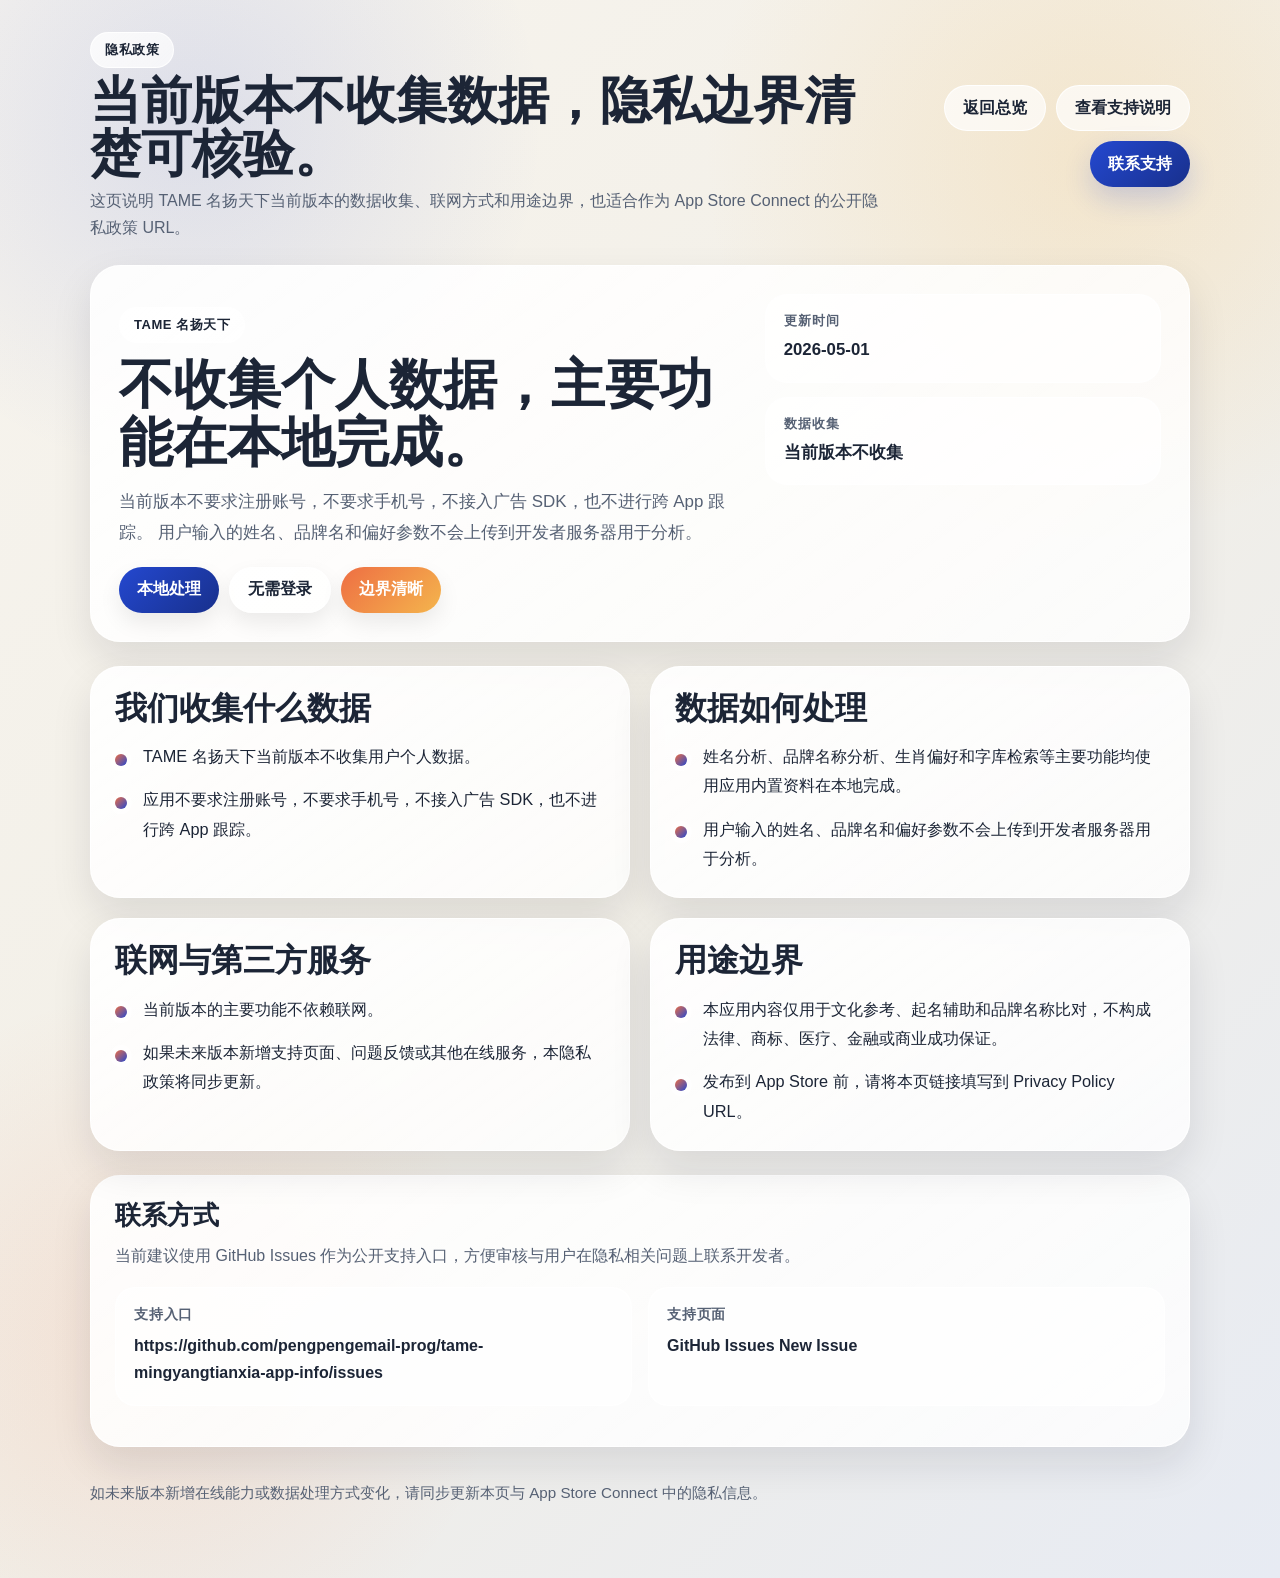
==== privacy.html @ 7bcc0e78 "Add support and privacy pages" ====
<!doctype html>
<html lang="zh-CN">
  <head>
    <meta charset="utf-8">
    <meta name="viewport" content="width=device-width, initial-scale=1">
    <title>TAME 名扬天下 | 隐私政策</title>
    <meta
      name="description"
      content="TAME 名扬天下官方隐私政策页面，说明数据收集、处理方式、联网与第三方服务边界。">
    <link rel="stylesheet" href="./styles.css">
  </head>
  <body>
    <div class="page-shell">
      <header class="topbar">
        <div class="brand-block">
          <span class="eyebrow">隐私政策</span>
          <h1 class="brand-title">当前版本不收集数据，隐私边界清楚可核验。</h1>
          <p class="brand-subtitle">
            这页说明 TAME 名扬天下当前版本的数据收集、联网方式和用途边界，也适合作为 App Store Connect 的公开隐私政策 URL。
          </p>
        </div>

        <nav class="nav-links" aria-label="页面导航">
          <a class="nav-pill" href="./index.html">返回总览</a>
          <a class="nav-pill" href="./support.html">查看支持说明</a>
          <a class="cta-link" href="https://github.com/pengpengemail-prog/tame-mingyangtianxia-app-info/issues">联系支持</a>
        </nav>
      </header>

      <section class="hero-card">
        <div class="hero-grid">
          <div>
            <p class="eyebrow">TAME 名扬天下</p>
            <h2 class="hero-title">不收集个人数据，主要功能在本地完成。</h2>
            <p class="hero-copy">
              当前版本不要求注册账号，不要求手机号，不接入广告 SDK，也不进行跨 App 跟踪。
              用户输入的姓名、品牌名和偏好参数不会上传到开发者服务器用于分析。
            </p>
            <div class="tag-row">
              <span class="tag accent">本地处理</span>
              <span class="tag muted">无需登录</span>
              <span class="tag warm">边界清晰</span>
            </div>
          </div>

          <aside class="quick-panel" aria-label="快速信息">
            <div class="metric-card">
              <p class="metric-label">更新时间</p>
              <p class="metric-value">2026-05-01</p>
            </div>
            <div class="metric-card">
              <p class="metric-label">数据收集</p>
              <p class="metric-value">当前版本不收集</p>
            </div>
          </aside>
        </div>
      </section>

      <main class="section-grid">
        <article class="section-card">
          <h2>我们收集什么数据</h2>
          <ul class="bullet-list">
            <li>TAME 名扬天下当前版本不收集用户个人数据。</li>
            <li>应用不要求注册账号，不要求手机号，不接入广告 SDK，也不进行跨 App 跟踪。</li>
          </ul>
        </article>

        <article class="section-card">
          <h2>数据如何处理</h2>
          <ul class="bullet-list">
            <li>姓名分析、品牌名称分析、生肖偏好和字库检索等主要功能均使用应用内置资料在本地完成。</li>
            <li>用户输入的姓名、品牌名和偏好参数不会上传到开发者服务器用于分析。</li>
          </ul>
        </article>

        <article class="section-card">
          <h2>联网与第三方服务</h2>
          <ul class="bullet-list">
            <li>当前版本的主要功能不依赖联网。</li>
            <li>如果未来版本新增支持页面、问题反馈或其他在线服务，本隐私政策将同步更新。</li>
          </ul>
        </article>

        <article class="section-card">
          <h2>用途边界</h2>
          <ul class="bullet-list">
            <li>本应用内容仅用于文化参考、起名辅助和品牌名称比对，不构成法律、商标、医疗、金融或商业成功保证。</li>
            <li>发布到 App Store 前，请将本页链接填写到 Privacy Policy URL。</li>
          </ul>
        </article>
      </main>

      <section class="contact-card">
        <h2>联系方式</h2>
        <p>当前建议使用 GitHub Issues 作为公开支持入口，方便审核与用户在隐私相关问题上联系开发者。</p>
        <dl class="contact-grid">
          <div class="contact-item">
            <dt>支持入口</dt>
            <dd>https://github.com/pengpengemail-prog/tame-mingyangtianxia-app-info/issues</dd>
          </div>
          <div class="contact-item">
            <dt>支持页面</dt>
            <dd>GitHub Issues New Issue</dd>
          </div>
        </dl>
      </section>

      <footer class="footer">
        如未来版本新增在线能力或数据处理方式变化，请同步更新本页与 App Store Connect 中的隐私信息。
      </footer>
    </div>
  </body>
</html>
---- styles.css ----
:root {
  --bg-top: #f7f4ee;
  --bg-mid: #f2efe7;
  --bg-bottom: #e7ebf3;
  --panel: rgba(255, 255, 255, 0.78);
  --panel-strong: rgba(255, 255, 255, 0.9);
  --line: rgba(255, 255, 255, 0.88);
  --ink: #1c2536;
  --muted: #566174;
  --accent: #2448d0;
  --accent-deep: #18308c;
  --warm: #ee6e43;
  --glow: #f4b54d;
  --shadow: rgba(17, 24, 39, 0.1);
}

* {
  box-sizing: border-box;
}

html {
  scroll-behavior: smooth;
}

body {
  margin: 0;
  min-height: 100vh;
  font-family: "PingFang SC", "Hiragino Sans GB", "Noto Sans SC", -apple-system, BlinkMacSystemFont, sans-serif;
  color: var(--ink);
  background:
    radial-gradient(circle at 85% 10%, rgba(244, 181, 77, 0.18), transparent 24rem),
    radial-gradient(circle at 15% 8%, rgba(36, 72, 208, 0.12), transparent 22rem),
    radial-gradient(circle at 12% 85%, rgba(238, 110, 67, 0.12), transparent 22rem),
    linear-gradient(135deg, var(--bg-top), var(--bg-mid) 52%, var(--bg-bottom));
}

a {
  color: inherit;
}

.page-shell {
  width: min(1100px, calc(100vw - 32px));
  margin: 0 auto;
  padding: 32px 0 72px;
}

.topbar {
  display: flex;
  align-items: center;
  justify-content: space-between;
  gap: 16px;
  margin-bottom: 24px;
}

.brand-block {
  display: flex;
  flex-direction: column;
  gap: 6px;
}

.eyebrow {
  display: inline-flex;
  align-items: center;
  gap: 8px;
  width: fit-content;
  padding: 8px 14px;
  border-radius: 999px;
  background: linear-gradient(135deg, rgba(255, 255, 255, 0.8), rgba(255, 255, 255, 0.68));
  border: 1px solid rgba(255, 255, 255, 0.92);
  color: var(--ink);
  font-size: 13px;
  font-weight: 700;
  letter-spacing: 0.04em;
}

.brand-title {
  margin: 0;
  font-family: "STSong", "Songti SC", "Noto Serif SC", serif;
  font-size: clamp(2rem, 4vw, 3.4rem);
  line-height: 1.04;
}

.brand-subtitle {
  margin: 0;
  color: var(--muted);
  font-size: 1rem;
  line-height: 1.7;
  max-width: 56rem;
}

.nav-links {
  display: flex;
  align-items: center;
  gap: 10px;
  flex-wrap: wrap;
  justify-content: flex-end;
}

.nav-pill,
.cta-link {
  display: inline-flex;
  align-items: center;
  justify-content: center;
  min-height: 46px;
  padding: 0 18px;
  border-radius: 999px;
  text-decoration: none;
  font-weight: 700;
  transition: transform 160ms ease, box-shadow 160ms ease, opacity 160ms ease;
}

.nav-pill {
  background: rgba(255, 255, 255, 0.68);
  border: 1px solid rgba(255, 255, 255, 0.9);
}

.cta-link {
  background: linear-gradient(135deg, var(--accent), var(--accent-deep));
  color: white;
  box-shadow: 0 12px 28px rgba(36, 72, 208, 0.2);
}

.nav-pill:hover,
.cta-link:hover {
  transform: translateY(-1px);
}

.hero-card,
.section-card,
.notice-card,
.contact-card {
  background: linear-gradient(145deg, var(--panel-strong), var(--panel));
  border: 1px solid var(--line);
  border-radius: 30px;
  box-shadow: 0 18px 40px var(--shadow);
}

.hero-card {
  padding: 28px;
  margin-bottom: 24px;
}

.hero-grid {
  display: grid;
  grid-template-columns: minmax(0, 1.5fr) minmax(260px, 0.95fr);
  gap: 20px;
  align-items: start;
}

.hero-title {
  margin: 0 0 14px;
  font-family: "STSong", "Songti SC", "Noto Serif SC", serif;
  font-size: clamp(2rem, 4.2vw, 3.8rem);
  line-height: 1.08;
}

.hero-copy {
  margin: 0;
  color: var(--muted);
  font-size: 1.06rem;
  line-height: 1.85;
  max-width: 42rem;
}

.tag-row {
  display: flex;
  flex-wrap: wrap;
  gap: 10px;
  margin-top: 18px;
}

.tag {
  display: inline-flex;
  align-items: center;
  justify-content: center;
  min-height: 46px;
  padding: 0 18px;
  border-radius: 999px;
  color: white;
  font-weight: 700;
  text-decoration: none;
  box-shadow: 0 10px 22px rgba(0, 0, 0, 0.08);
}

.tag.accent {
  background: linear-gradient(135deg, var(--accent), var(--accent-deep));
}

.tag.muted {
  color: var(--ink);
  background: linear-gradient(135deg, rgba(255, 255, 255, 0.82), rgba(255, 255, 255, 0.68));
  border: 1px solid rgba(255, 255, 255, 0.9);
}

.tag.warm {
  background: linear-gradient(135deg, var(--warm), var(--glow));
}

.quick-panel {
  display: grid;
  gap: 14px;
}

.metric-card {
  padding: 18px;
  border-radius: 22px;
  background: rgba(255, 255, 255, 0.7);
  border: 1px solid rgba(255, 255, 255, 0.82);
}

.metric-label {
  margin: 0 0 6px;
  color: var(--muted);
  font-size: 0.8rem;
  font-weight: 700;
  letter-spacing: 0.08em;
  text-transform: uppercase;
}

.metric-value {
  margin: 0;
  font-size: 1.05rem;
  line-height: 1.65;
  font-weight: 700;
}

.section-grid {
  display: grid;
  grid-template-columns: repeat(2, minmax(0, 1fr));
  gap: 20px;
}

.section-card {
  padding: 24px;
}

.section-card h2 {
  margin: 0 0 16px;
  font-size: 2rem;
  line-height: 1.1;
}

.bullet-list {
  list-style: none;
  margin: 0;
  padding: 0;
  display: grid;
  gap: 14px;
}

.bullet-list li {
  position: relative;
  padding-left: 28px;
  color: var(--ink);
  font-size: 1.02rem;
  line-height: 1.8;
}

.bullet-list li::before {
  content: "";
  position: absolute;
  left: 0;
  top: 0.72em;
  width: 12px;
  height: 12px;
  border-radius: 999px;
  background: linear-gradient(135deg, var(--warm), var(--accent));
  box-shadow: 0 0 0 5px rgba(255, 255, 255, 0.45);
}

.notice-card,
.contact-card {
  padding: 24px;
  margin-top: 24px;
}

.notice-card h2,
.contact-card h2 {
  margin: 0 0 12px;
  font-size: 1.65rem;
  line-height: 1.15;
}

.notice-card p,
.contact-card p {
  margin: 0;
  color: var(--muted);
  font-size: 1rem;
  line-height: 1.8;
}

.contact-grid {
  display: grid;
  grid-template-columns: repeat(2, minmax(0, 1fr));
  gap: 16px;
  margin-top: 16px;
}

.contact-item {
  padding: 18px;
  border-radius: 20px;
  background: rgba(255, 255, 255, 0.66);
  border: 1px solid rgba(255, 255, 255, 0.82);
}

.contact-item dt {
  margin: 0 0 8px;
  color: var(--muted);
  font-size: 0.86rem;
  font-weight: 700;
  letter-spacing: 0.06em;
  text-transform: uppercase;
}

.contact-item dd {
  margin: 0;
  font-size: 1rem;
  line-height: 1.7;
  font-weight: 700;
}

.footer {
  margin-top: 32px;
  color: var(--muted);
  font-size: 0.95rem;
  line-height: 1.8;
}

@media (max-width: 900px) {
  .topbar,
  .hero-grid,
  .section-grid,
  .contact-grid {
    grid-template-columns: 1fr;
    display: grid;
  }

  .topbar {
    justify-content: stretch;
  }

  .nav-links {
    justify-content: flex-start;
  }
}

@media (max-width: 640px) {
  .page-shell {
    width: min(100vw - 20px, 1100px);
    padding-top: 20px;
    padding-bottom: 42px;
  }

  .hero-card,
  .section-card,
  .notice-card,
  .contact-card {
    border-radius: 24px;
  }

  .hero-card,
  .section-card,
  .notice-card,
  .contact-card,
  .metric-card {
    padding: 20px;
  }

  .hero-title {
    font-size: 2.1rem;
  }

  .section-card h2 {
    font-size: 1.7rem;
  }

  .nav-pill,
  .cta-link,
  .tag {
    width: 100%;
  }
}
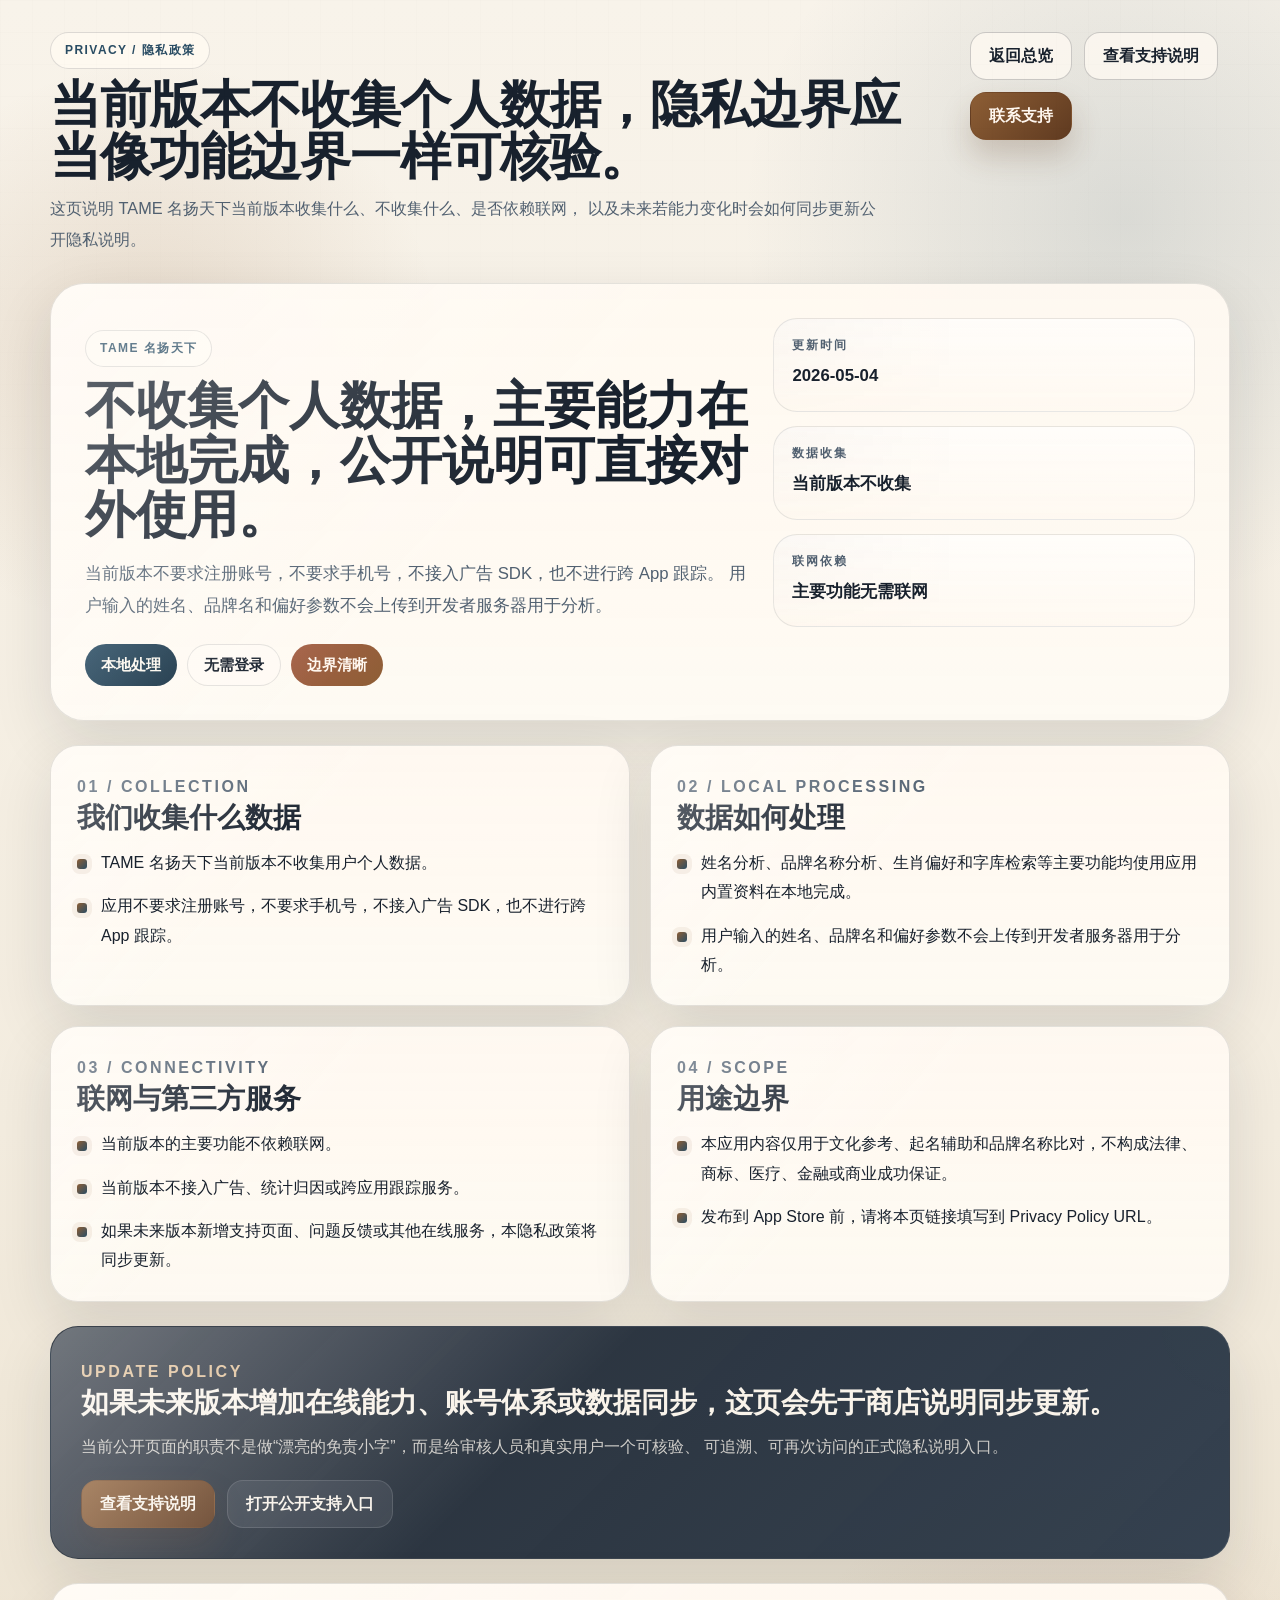
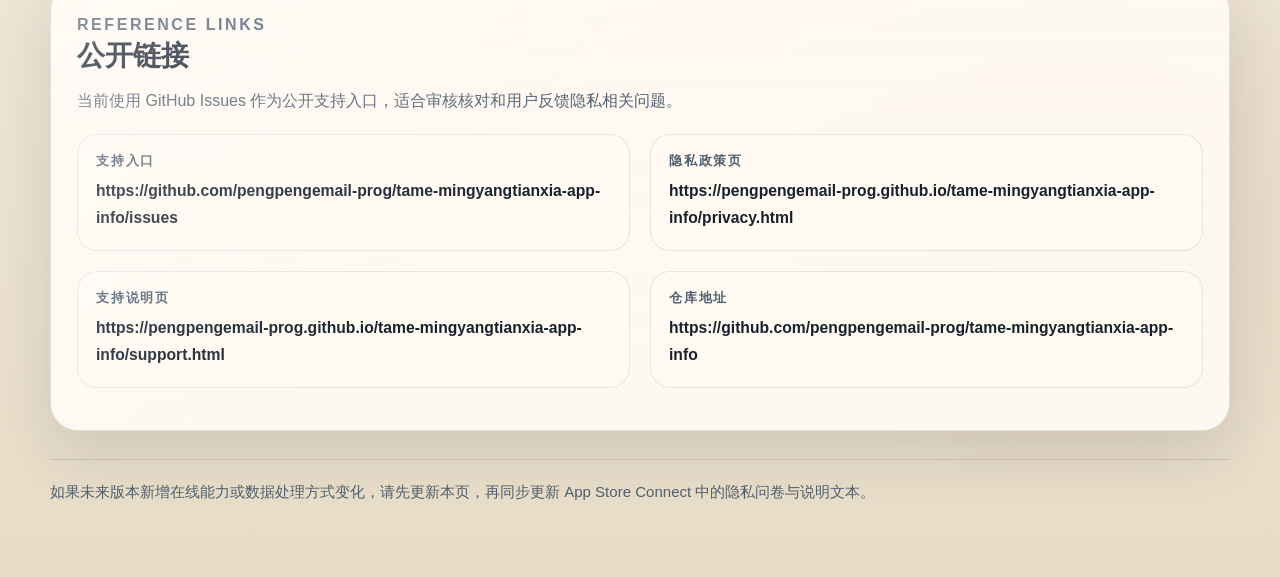
==== commit 51e850b2: "Polish public legal site design" ====
--- a/privacy.html
+++ b/privacy.html
@@ -13,10 +13,11 @@
     <div class="page-shell">
       <header class="topbar">
         <div class="brand-block">
-          <span class="eyebrow">隐私政策</span>
-          <h1 class="brand-title">当前版本不收集数据，隐私边界清楚可核验。</h1>
+          <span class="eyebrow">Privacy / 隐私政策</span>
+          <h1 class="brand-title">当前版本不收集个人数据，隐私边界应当像功能边界一样可核验。</h1>
           <p class="brand-subtitle">
-            这页说明 TAME 名扬天下当前版本的数据收集、联网方式和用途边界，也适合作为 App Store Connect 的公开隐私政策 URL。
+            这页说明 TAME 名扬天下当前版本收集什么、不收集什么、是否依赖联网，
+            以及未来若能力变化时会如何同步更新公开隐私说明。
           </p>
         </div>
 
@@ -31,7 +32,7 @@
         <div class="hero-grid">
           <div>
             <p class="eyebrow">TAME 名扬天下</p>
-            <h2 class="hero-title">不收集个人数据，主要功能在本地完成。</h2>
+            <h2 class="hero-title">不收集个人数据，主要能力在本地完成，公开说明可直接对外使用。</h2>
             <p class="hero-copy">
               当前版本不要求注册账号，不要求手机号，不接入广告 SDK，也不进行跨 App 跟踪。
               用户输入的姓名、品牌名和偏好参数不会上传到开发者服务器用于分析。
@@ -46,11 +47,15 @@
           <aside class="quick-panel" aria-label="快速信息">
             <div class="metric-card">
               <p class="metric-label">更新时间</p>
-              <p class="metric-value">2026-05-01</p>
+              <p class="metric-value">2026-05-04</p>
             </div>
             <div class="metric-card">
               <p class="metric-label">数据收集</p>
               <p class="metric-value">当前版本不收集</p>
+            </div>
+            <div class="metric-card">
+              <p class="metric-label">联网依赖</p>
+              <p class="metric-value">主要功能无需联网</p>
             </div>
           </aside>
         </div>
@@ -58,6 +63,7 @@
 
       <main class="section-grid">
         <article class="section-card">
+          <p class="card-kicker">01 / Collection</p>
           <h2>我们收集什么数据</h2>
           <ul class="bullet-list">
             <li>TAME 名扬天下当前版本不收集用户个人数据。</li>
@@ -66,6 +72,7 @@
         </article>
 
         <article class="section-card">
+          <p class="card-kicker">02 / Local Processing</p>
           <h2>数据如何处理</h2>
           <ul class="bullet-list">
             <li>姓名分析、品牌名称分析、生肖偏好和字库检索等主要功能均使用应用内置资料在本地完成。</li>
@@ -74,14 +81,17 @@
         </article>
 
         <article class="section-card">
+          <p class="card-kicker">03 / Connectivity</p>
           <h2>联网与第三方服务</h2>
           <ul class="bullet-list">
             <li>当前版本的主要功能不依赖联网。</li>
+            <li>当前版本不接入广告、统计归因或跨应用跟踪服务。</li>
             <li>如果未来版本新增支持页面、问题反馈或其他在线服务，本隐私政策将同步更新。</li>
           </ul>
         </article>
 
         <article class="section-card">
+          <p class="card-kicker">04 / Scope</p>
           <h2>用途边界</h2>
           <ul class="bullet-list">
             <li>本应用内容仅用于文化参考、起名辅助和品牌名称比对，不构成法律、商标、医疗、金融或商业成功保证。</li>
@@ -90,23 +100,45 @@
         </article>
       </main>
 
+      <section class="notice-card">
+        <p class="card-kicker">Update Policy</p>
+        <h2>如果未来版本增加在线能力、账号体系或数据同步，这页会先于商店说明同步更新。</h2>
+        <p>
+          当前公开页面的职责不是做“漂亮的免责小字”，而是给审核人员和真实用户一个可核验、
+          可追溯、可再次访问的正式隐私说明入口。
+        </p>
+        <div class="inline-actions">
+          <a class="cta-link" href="./support.html">查看支持说明</a>
+          <a class="nav-pill" href="https://github.com/pengpengemail-prog/tame-mingyangtianxia-app-info/issues">打开公开支持入口</a>
+        </div>
+      </section>
+
       <section class="contact-card">
-        <h2>联系方式</h2>
-        <p>当前建议使用 GitHub Issues 作为公开支持入口，方便审核与用户在隐私相关问题上联系开发者。</p>
+        <p class="card-kicker">Reference Links</p>
+        <h2>公开链接</h2>
+        <p>当前使用 GitHub Issues 作为公开支持入口，适合审核核对和用户反馈隐私相关问题。</p>
         <dl class="contact-grid">
           <div class="contact-item">
             <dt>支持入口</dt>
             <dd>https://github.com/pengpengemail-prog/tame-mingyangtianxia-app-info/issues</dd>
           </div>
           <div class="contact-item">
-            <dt>支持页面</dt>
-            <dd>GitHub Issues New Issue</dd>
+            <dt>隐私政策页</dt>
+            <dd>https://pengpengemail-prog.github.io/tame-mingyangtianxia-app-info/privacy.html</dd>
+          </div>
+          <div class="contact-item">
+            <dt>支持说明页</dt>
+            <dd>https://pengpengemail-prog.github.io/tame-mingyangtianxia-app-info/support.html</dd>
+          </div>
+          <div class="contact-item">
+            <dt>仓库地址</dt>
+            <dd>https://github.com/pengpengemail-prog/tame-mingyangtianxia-app-info</dd>
           </div>
         </dl>
       </section>
 
       <footer class="footer">
-        如未来版本新增在线能力或数据处理方式变化，请同步更新本页与 App Store Connect 中的隐私信息。
+        如果未来版本新增在线能力或数据处理方式变化，请先更新本页，再同步更新 App Store Connect 中的隐私问卷与说明文本。
       </footer>
     </div>
   </body>
--- a/styles.css
+++ b/styles.css
@@ -1,17 +1,18 @@
 :root {
-  --bg-top: #f7f4ee;
-  --bg-mid: #f2efe7;
-  --bg-bottom: #e7ebf3;
-  --panel: rgba(255, 255, 255, 0.78);
-  --panel-strong: rgba(255, 255, 255, 0.9);
-  --line: rgba(255, 255, 255, 0.88);
-  --ink: #1c2536;
-  --muted: #566174;
-  --accent: #2448d0;
-  --accent-deep: #18308c;
-  --warm: #ee6e43;
-  --glow: #f4b54d;
-  --shadow: rgba(17, 24, 39, 0.1);
+  --paper: #f3ecdf;
+  --paper-deep: #e7dcc7;
+  --panel: rgba(255, 251, 244, 0.9);
+  --panel-strong: rgba(255, 249, 241, 0.96);
+  --line: rgba(33, 41, 53, 0.12);
+  --line-strong: rgba(33, 41, 53, 0.22);
+  --ink: #18212d;
+  --ink-soft: #516070;
+  --bronze: #8d5e35;
+  --bronze-deep: #5f3a20;
+  --sea: #294c63;
+  --olive: #60704a;
+  --rose: #a56047;
+  --shadow: 0 22px 60px rgba(24, 33, 45, 0.12);
 }
 
 * {
@@ -25,13 +26,25 @@
 body {
   margin: 0;
   min-height: 100vh;
+  color: var(--ink);
   font-family: "PingFang SC", "Hiragino Sans GB", "Noto Sans SC", -apple-system, BlinkMacSystemFont, sans-serif;
-  color: var(--ink);
   background:
-    radial-gradient(circle at 85% 10%, rgba(244, 181, 77, 0.18), transparent 24rem),
-    radial-gradient(circle at 15% 8%, rgba(36, 72, 208, 0.12), transparent 22rem),
-    radial-gradient(circle at 12% 85%, rgba(238, 110, 67, 0.12), transparent 22rem),
-    linear-gradient(135deg, var(--bg-top), var(--bg-mid) 52%, var(--bg-bottom));
+    radial-gradient(circle at 12% 16%, rgba(141, 94, 53, 0.16), transparent 18rem),
+    radial-gradient(circle at 88% 10%, rgba(41, 76, 99, 0.14), transparent 24rem),
+    radial-gradient(circle at 84% 82%, rgba(165, 96, 71, 0.12), transparent 20rem),
+    linear-gradient(180deg, #f8f3ea 0%, var(--paper) 52%, var(--paper-deep) 100%);
+}
+
+body::before {
+  content: "";
+  position: fixed;
+  inset: 0;
+  pointer-events: none;
+  background:
+    linear-gradient(rgba(24, 33, 45, 0.035) 1px, transparent 1px),
+    linear-gradient(90deg, rgba(24, 33, 45, 0.035) 1px, transparent 1px);
+  background-size: 32px 32px;
+  mask-image: linear-gradient(180deg, rgba(0, 0, 0, 0.22), transparent 70%);
 }
 
 a {
@@ -39,61 +52,72 @@
 }
 
 .page-shell {
-  width: min(1100px, calc(100vw - 32px));
+  width: min(1180px, calc(100vw - 32px));
   margin: 0 auto;
   padding: 32px 0 72px;
 }
 
 .topbar {
   display: flex;
-  align-items: center;
+  align-items: flex-start;
   justify-content: space-between;
-  gap: 16px;
-  margin-bottom: 24px;
+  gap: 24px;
+  margin-bottom: 28px;
 }
 
 .brand-block {
   display: flex;
   flex-direction: column;
-  gap: 6px;
+  gap: 10px;
+  max-width: 56rem;
 }
 
 .eyebrow {
   display: inline-flex;
   align-items: center;
-  gap: 8px;
+  gap: 10px;
   width: fit-content;
-  padding: 8px 14px;
+  padding: 9px 14px;
   border-radius: 999px;
-  background: linear-gradient(135deg, rgba(255, 255, 255, 0.8), rgba(255, 255, 255, 0.68));
-  border: 1px solid rgba(255, 255, 255, 0.92);
-  color: var(--ink);
-  font-size: 13px;
-  font-weight: 700;
-  letter-spacing: 0.04em;
+  border: 1px solid rgba(33, 41, 53, 0.14);
+  background: rgba(255, 250, 242, 0.82);
+  color: var(--sea);
+  font-size: 12px;
+  font-weight: 700;
+  letter-spacing: 0.12em;
+  text-transform: uppercase;
+}
+
+.brand-title,
+.hero-title,
+.section-card h2,
+.notice-card h2,
+.contact-card h2,
+.portal-card h2 {
+  font-family: "Songti SC", "STSong", "Noto Serif SC", serif;
 }
 
 .brand-title {
   margin: 0;
-  font-family: "STSong", "Songti SC", "Noto Serif SC", serif;
-  font-size: clamp(2rem, 4vw, 3.4rem);
-  line-height: 1.04;
+  font-size: clamp(2.5rem, 4vw, 4.4rem);
+  line-height: 1.02;
+  letter-spacing: -0.02em;
 }
 
 .brand-subtitle {
   margin: 0;
-  color: var(--muted);
-  font-size: 1rem;
-  line-height: 1.7;
-  max-width: 56rem;
-}
-
-.nav-links {
+  max-width: 52rem;
+  color: var(--ink-soft);
+  font-size: 1.02rem;
+  line-height: 1.9;
+}
+
+.nav-links,
+.inline-actions {
   display: flex;
   align-items: center;
-  gap: 10px;
+  gap: 12px;
   flex-wrap: wrap;
-  justify-content: flex-end;
 }
 
 .nav-pill,
@@ -101,23 +125,26 @@
   display: inline-flex;
   align-items: center;
   justify-content: center;
-  min-height: 46px;
+  min-height: 48px;
   padding: 0 18px;
-  border-radius: 999px;
+  border-radius: 16px;
   text-decoration: none;
-  font-weight: 700;
-  transition: transform 160ms ease, box-shadow 160ms ease, opacity 160ms ease;
+  font-size: 0.98rem;
+  font-weight: 700;
+  transition: transform 160ms ease, border-color 160ms ease, box-shadow 160ms ease;
 }
 
 .nav-pill {
-  background: rgba(255, 255, 255, 0.68);
-  border: 1px solid rgba(255, 255, 255, 0.9);
+  border: 1px solid var(--line-strong);
+  background: rgba(255, 250, 242, 0.76);
+  color: var(--ink);
 }
 
 .cta-link {
-  background: linear-gradient(135deg, var(--accent), var(--accent-deep));
-  color: white;
-  box-shadow: 0 12px 28px rgba(36, 72, 208, 0.2);
+  border: 1px solid rgba(95, 58, 32, 0.2);
+  background: linear-gradient(135deg, var(--bronze), var(--bronze-deep));
+  color: #fff7ef;
+  box-shadow: 0 16px 30px rgba(95, 58, 32, 0.22);
 }
 
 .nav-pill:hover,
@@ -128,72 +155,86 @@
 .hero-card,
 .section-card,
 .notice-card,
-.contact-card {
-  background: linear-gradient(145deg, var(--panel-strong), var(--panel));
+.contact-card,
+.portal-card {
+  position: relative;
+  overflow: hidden;
   border: 1px solid var(--line);
-  border-radius: 30px;
-  box-shadow: 0 18px 40px var(--shadow);
+  background: linear-gradient(180deg, var(--panel-strong), var(--panel));
+  box-shadow: var(--shadow);
+}
+
+.hero-card::before,
+.section-card::before,
+.notice-card::before,
+.contact-card::before,
+.portal-card::before {
+  content: "";
+  position: absolute;
+  inset: 0;
+  pointer-events: none;
+  background: linear-gradient(135deg, rgba(255, 255, 255, 0.35), transparent 42%);
 }
 
 .hero-card {
-  padding: 28px;
   margin-bottom: 24px;
+  padding: 34px;
+  border-radius: 34px;
 }
 
 .hero-grid {
   display: grid;
-  grid-template-columns: minmax(0, 1.5fr) minmax(260px, 0.95fr);
-  gap: 20px;
+  grid-template-columns: minmax(0, 1.45fr) minmax(280px, 0.92fr);
+  gap: 24px;
   align-items: start;
 }
 
 .hero-title {
-  margin: 0 0 14px;
-  font-family: "STSong", "Songti SC", "Noto Serif SC", serif;
-  font-size: clamp(2rem, 4.2vw, 3.8rem);
-  line-height: 1.08;
+  margin: 0 0 16px;
+  font-size: clamp(2.1rem, 4vw, 4rem);
+  line-height: 1.06;
 }
 
 .hero-copy {
   margin: 0;
-  color: var(--muted);
-  font-size: 1.06rem;
-  line-height: 1.85;
   max-width: 42rem;
+  color: var(--ink-soft);
+  font-size: 1.05rem;
+  line-height: 1.9;
 }
 
 .tag-row {
   display: flex;
+  gap: 10px;
   flex-wrap: wrap;
-  gap: 10px;
-  margin-top: 18px;
+  margin-top: 22px;
 }
 
 .tag {
   display: inline-flex;
   align-items: center;
   justify-content: center;
-  min-height: 46px;
-  padding: 0 18px;
+  min-height: 42px;
+  padding: 0 16px;
   border-radius: 999px;
-  color: white;
+  font-size: 0.95rem;
   font-weight: 700;
   text-decoration: none;
-  box-shadow: 0 10px 22px rgba(0, 0, 0, 0.08);
 }
 
 .tag.accent {
-  background: linear-gradient(135deg, var(--accent), var(--accent-deep));
+  color: #fdf8ef;
+  background: linear-gradient(135deg, var(--sea), #183244);
 }
 
 .tag.muted {
-  color: var(--ink);
-  background: linear-gradient(135deg, rgba(255, 255, 255, 0.82), rgba(255, 255, 255, 0.68));
-  border: 1px solid rgba(255, 255, 255, 0.9);
+  background: rgba(255, 251, 244, 0.82);
+  border: 1px solid rgba(33, 41, 53, 0.12);
 }
 
 .tag.warm {
-  background: linear-gradient(135deg, var(--warm), var(--glow));
+  color: #fff7ef;
+  background: linear-gradient(135deg, var(--rose), var(--bronze));
 }
 
 .quick-panel {
@@ -202,42 +243,85 @@
 }
 
 .metric-card {
-  padding: 18px;
-  border-radius: 22px;
-  background: rgba(255, 255, 255, 0.7);
-  border: 1px solid rgba(255, 255, 255, 0.82);
+  padding: 18px 18px 20px;
+  border-radius: 24px;
+  border: 1px solid rgba(33, 41, 53, 0.1);
+  background:
+    linear-gradient(180deg, rgba(255, 255, 255, 0.58), rgba(255, 249, 241, 0.92)),
+    linear-gradient(90deg, rgba(141, 94, 53, 0.08), transparent 45%);
 }
 
 .metric-label {
-  margin: 0 0 6px;
-  color: var(--muted);
-  font-size: 0.8rem;
-  font-weight: 700;
-  letter-spacing: 0.08em;
+  margin: 0 0 8px;
+  color: var(--ink-soft);
+  font-size: 0.78rem;
+  font-weight: 700;
+  letter-spacing: 0.14em;
   text-transform: uppercase;
 }
 
 .metric-value {
   margin: 0;
   font-size: 1.05rem;
-  line-height: 1.65;
-  font-weight: 700;
+  line-height: 1.7;
+  font-weight: 700;
+}
+
+.section-grid,
+.portal-grid,
+.contact-grid {
+  display: grid;
+  gap: 20px;
 }
 
 .section-grid {
-  display: grid;
   grid-template-columns: repeat(2, minmax(0, 1fr));
-  gap: 20px;
-}
-
-.section-card {
-  padding: 24px;
-}
-
-.section-card h2 {
-  margin: 0 0 16px;
-  font-size: 2rem;
-  line-height: 1.1;
+}
+
+.portal-grid {
+  grid-template-columns: repeat(2, minmax(0, 1fr));
+  margin-top: 24px;
+}
+
+.section-card,
+.portal-card,
+.notice-card,
+.contact-card {
+  border-radius: 28px;
+}
+
+.section-card,
+.portal-card,
+.contact-card {
+  padding: 26px;
+}
+
+.card-kicker {
+  margin: 0 0 14px;
+  color: var(--bronze);
+  font-size: 0.82rem;
+  font-weight: 700;
+  letter-spacing: 0.16em;
+  text-transform: uppercase;
+}
+
+.section-card h2,
+.portal-card h2,
+.notice-card h2,
+.contact-card h2 {
+  margin: 0 0 14px;
+  font-size: 1.75rem;
+  line-height: 1.14;
+}
+
+.section-card p,
+.portal-card p,
+.notice-card p,
+.contact-card p {
+  margin: 0;
+  color: var(--ink-soft);
+  font-size: 1rem;
+  line-height: 1.86;
 }
 
 .bullet-list {
@@ -250,10 +334,10 @@
 
 .bullet-list li {
   position: relative;
-  padding-left: 28px;
+  padding-left: 24px;
   color: var(--ink);
-  font-size: 1.02rem;
-  line-height: 1.8;
+  font-size: 1rem;
+  line-height: 1.84;
 }
 
 .bullet-list li::before {
@@ -261,84 +345,101 @@
   position: absolute;
   left: 0;
   top: 0.72em;
-  width: 12px;
-  height: 12px;
-  border-radius: 999px;
-  background: linear-gradient(135deg, var(--warm), var(--accent));
-  box-shadow: 0 0 0 5px rgba(255, 255, 255, 0.45);
-}
-
-.notice-card,
+  width: 10px;
+  height: 10px;
+  border-radius: 3px;
+  background: linear-gradient(135deg, var(--bronze), var(--sea));
+  box-shadow: 0 0 0 5px rgba(141, 94, 53, 0.08);
+}
+
+.notice-card {
+  margin-top: 24px;
+  padding: 30px;
+  background:
+    linear-gradient(135deg, rgba(24, 33, 45, 0.94), rgba(45, 59, 74, 0.96)),
+    radial-gradient(circle at 100% 0%, rgba(255, 255, 255, 0.06), transparent 18rem);
+  border-color: rgba(255, 255, 255, 0.08);
+}
+
+.notice-card .card-kicker,
+.notice-card h2,
+.notice-card p,
+.notice-card .nav-pill,
+.notice-card .cta-link {
+  color: #f9f3ea;
+}
+
+.notice-card .card-kicker {
+  color: #dfbf98;
+}
+
+.notice-card p {
+  max-width: 58rem;
+  color: rgba(249, 243, 234, 0.8);
+}
+
+.notice-card .nav-pill {
+  background: rgba(255, 255, 255, 0.08);
+  border-color: rgba(255, 255, 255, 0.12);
+}
+
+.notice-card .inline-actions {
+  margin-top: 18px;
+}
+
 .contact-card {
-  padding: 24px;
   margin-top: 24px;
 }
 
-.notice-card h2,
-.contact-card h2 {
-  margin: 0 0 12px;
-  font-size: 1.65rem;
-  line-height: 1.15;
-}
-
-.notice-card p,
-.contact-card p {
-  margin: 0;
-  color: var(--muted);
-  font-size: 1rem;
-  line-height: 1.8;
-}
-
 .contact-grid {
-  display: grid;
   grid-template-columns: repeat(2, minmax(0, 1fr));
-  gap: 16px;
-  margin-top: 16px;
+  margin-top: 18px;
 }
 
 .contact-item {
   padding: 18px;
   border-radius: 20px;
-  background: rgba(255, 255, 255, 0.66);
-  border: 1px solid rgba(255, 255, 255, 0.82);
+  border: 1px solid rgba(33, 41, 53, 0.1);
+  background: rgba(255, 250, 242, 0.76);
 }
 
 .contact-item dt {
   margin: 0 0 8px;
-  color: var(--muted);
-  font-size: 0.86rem;
-  font-weight: 700;
-  letter-spacing: 0.06em;
+  color: var(--ink-soft);
+  font-size: 0.8rem;
+  font-weight: 700;
+  letter-spacing: 0.14em;
   text-transform: uppercase;
 }
 
 .contact-item dd {
   margin: 0;
-  font-size: 1rem;
-  line-height: 1.7;
-  font-weight: 700;
+  color: var(--ink);
+  font-size: 0.98rem;
+  line-height: 1.72;
+  font-weight: 700;
+  word-break: break-word;
 }
 
 .footer {
-  margin-top: 32px;
-  color: var(--muted);
-  font-size: 0.95rem;
+  margin-top: 28px;
+  padding-top: 18px;
+  border-top: 1px solid rgba(33, 41, 53, 0.12);
+  color: var(--ink-soft);
+  font-size: 0.94rem;
   line-height: 1.8;
 }
 
-@media (max-width: 900px) {
+@media (max-width: 920px) {
   .topbar,
   .hero-grid,
   .section-grid,
+  .portal-grid,
   .contact-grid {
     grid-template-columns: 1fr;
     display: grid;
   }
 
-  .topbar {
-    justify-content: stretch;
-  }
-
   .nav-links {
     justify-content: flex-start;
   }
@@ -346,37 +447,37 @@
 
 @media (max-width: 640px) {
   .page-shell {
-    width: min(100vw - 20px, 1100px);
+    width: min(100vw - 20px, 1180px);
     padding-top: 20px;
-    padding-bottom: 42px;
+    padding-bottom: 44px;
   }
 
   .hero-card,
   .section-card,
+  .portal-card,
   .notice-card,
   .contact-card {
+    padding: 22px;
     border-radius: 24px;
   }
 
-  .hero-card,
-  .section-card,
-  .notice-card,
-  .contact-card,
-  .metric-card {
-    padding: 20px;
+  .brand-title {
+    font-size: 2.45rem;
   }
 
   .hero-title {
-    font-size: 2.1rem;
-  }
-
-  .section-card h2 {
-    font-size: 1.7rem;
+    font-size: 2.05rem;
+  }
+
+  .section-card h2,
+  .portal-card h2,
+  .notice-card h2,
+  .contact-card h2 {
+    font-size: 1.55rem;
   }
 
   .nav-pill,
-  .cta-link,
-  .tag {
+  .cta-link {
     width: 100%;
   }
 }
